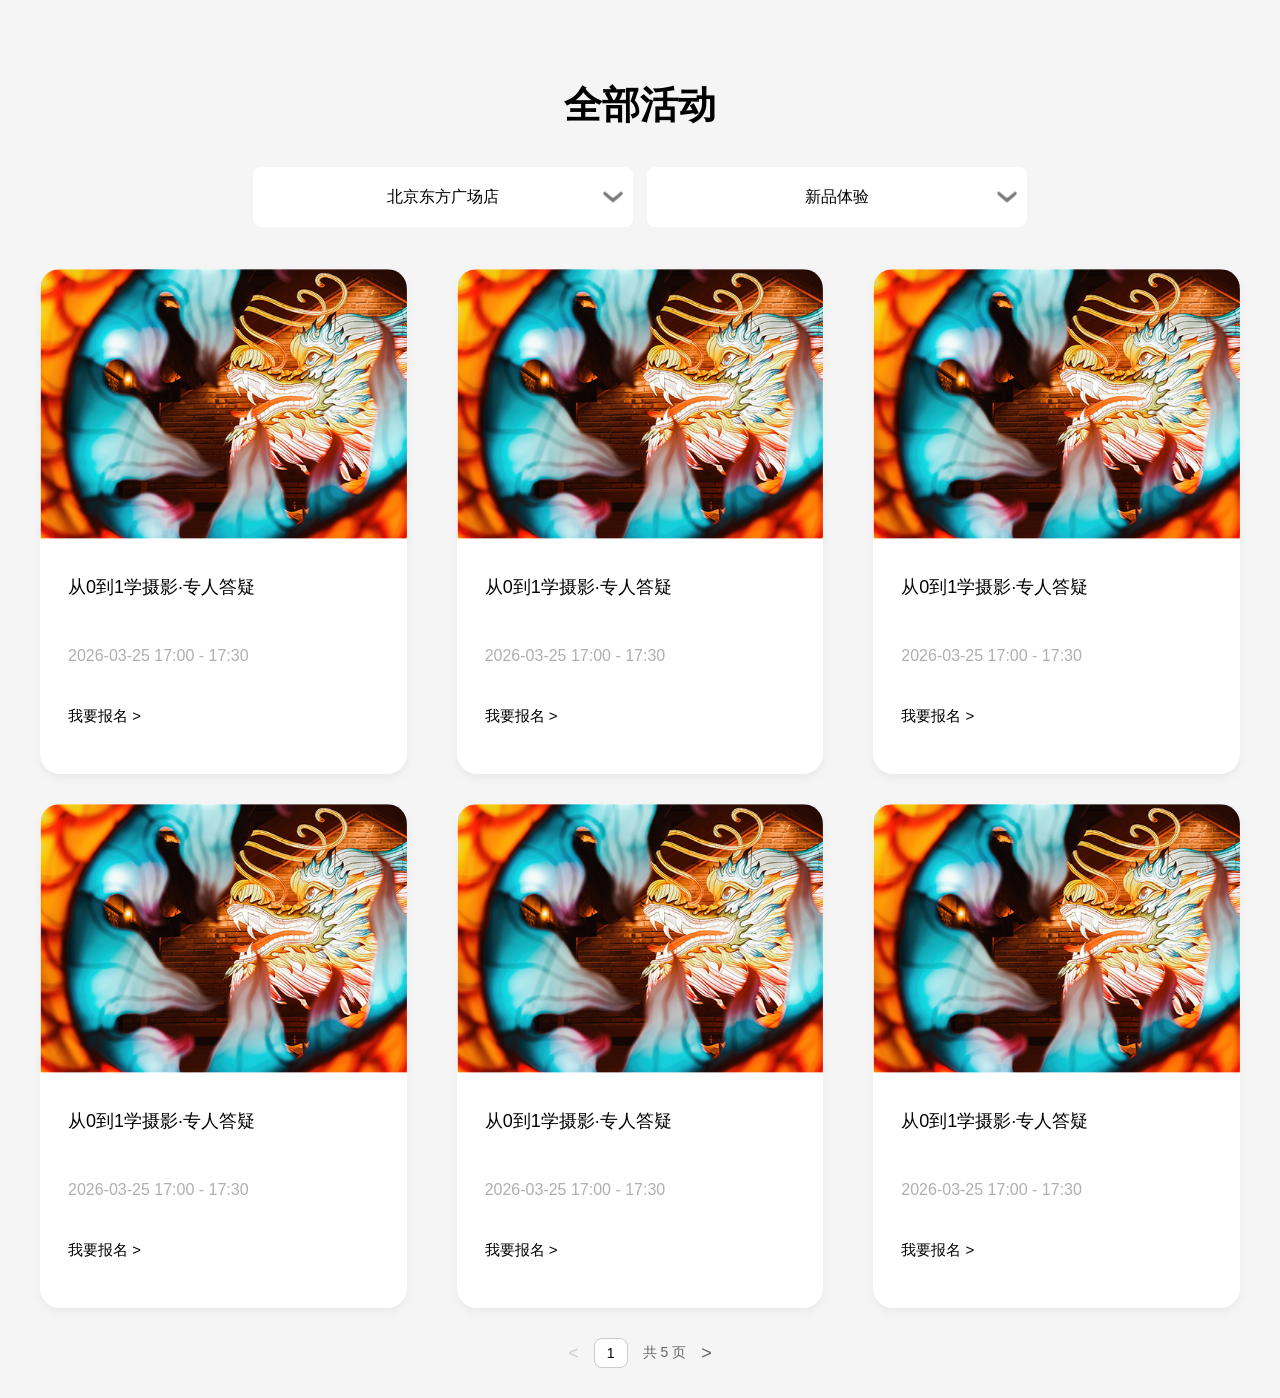
==== new_activity/new_activity.html @ ed09235e "new_activity.html" ====
<!DOCTYPE html>
<html lang="zh-CN">

<head>
    <meta charset="UTF-8">
    <meta name="viewport" content="width=device-width, initial-scale=1.0, maximum-scale=1.0, user-scalable=no">
    <title>活动列表</title>
    <script src="https://code.jquery.com/jquery-3.6.0.min.js"></script>
    <link rel="stylesheet" href="style.css">
</head>

<body>

    <div class="container all-activity">
        <h2 class="title">全部活动</h2>

        <!-- 筛选 -->
        <div class="filters">
            <div class="custom-select" id="storeSelect">
                <div class="select-trigger">北京东方广场店</div>
                <div class="select-options">
                    <div data-value="北京东方广场店">北京东方广场店</div>
                    <div data-value="南京东方广场店">南京东方广场店</div>
                </div>
            </div>

            <div class="custom-select" id="typeSelect">
                <div class="select-trigger">新品体验</div>
                <div class="select-options">
                    <div data-value="新品体验">新品体验</div>
                    <div data-value="促销活动">促销活动</div>
                </div>
            </div>
        </div>

        <!-- 列表 -->
        <div class="card-list" id="cardList"></div>

        <!-- 分页 -->
        <div class="pagination" id="pagination">
            <span class="prev">&lt;</span>
            <span class="current">1</span>
            <span class="total">共 1 页</span>
            <span class="next">&gt;</span>
        </div>
    </div>

    <script src="script.js"></script>
</body>

</html>
---- new_activity/style.css ----
/* ===== 基础 ===== */
body {
  margin: 0;
  font-family: Arial;
  background: #f5f5f5;
}

.container.all-activity {
  width: 1580px;
  margin: 0 auto;
}

.all-activity .title {
  text-align: center;
  font-size: 38px;
  margin: 80px 0 36px;
}

/* ===== 筛选 ===== */
.all-activity .filters {
  display: flex;
  justify-content: center;
  gap: 14px;
  margin-bottom: 42px;
}

/* 自定义下拉框 */
.all-activity .custom-select {
  position: relative;
  min-width: 160px;
}

.all-activity .select-trigger {
  width: 380px;
  border-radius: 8px;
  background: #fff;
  cursor: pointer;
  text-align: center;
  font-size: 16px;
  line-height: 32px;
  padding: 14px 36px;
  box-sizing: border-box;
  -webkit-box-sizing: border-box;
  position: relative;
}

.all-activity .select-trigger.active {
  border-radius: 8px 8px 0 0;
  position: relative;
}

.all-activity .select-trigger.active::before {
  content: "";
  position: absolute;
  left: 14px;
  right: 14px;
  bottom: 0;
  height: 1px;
  background: #e8eaee;
}

.all-activity .select-trigger::after {
  content: "";
  position: absolute;
  right: 10px;
  top: 50%;
  transform: translateY(-50%);
  width: 20px;
  height: 11px;
  background-image: url(arrow.png);
  background-repeat: no-repeat;
  background-position: center;
}



.all-activity .select-trigger.active::after {
  transform: translateY(-50%) rotate(180deg);
}


.all-activity .select-options {
  position: absolute;
  top: 100%;
  left: 0;
  right: 0;
  background: #fff;
  border-radius: 0 0 8px 8px;
  z-index: 10;
  display: none;
  text-align: center;
}

.all-activity .select-options.open {
  display: block;
}

.all-activity .select-options > div {
  color: #9f9fa0;
  padding: 14px 36px;
  cursor: pointer;
  font-size: 16px;
  line-height: 32px;
  position: relative;
}

.all-activity .select-options > div::before {
  content: "";
  position: absolute;
  left: 14px;
  right: 14px;
  bottom: 0;
  height: 1px;
  background: #e8eaee;
}

.all-activity .select-options > div:last-child {
  border-bottom: none;
}

.all-activity .select-options > div:last-child::before {
  display: none;
}

.all-activity .select-options > div:hover,
.all-activity .select-options > div.selected {
  background: #dae4fa;
  border-radius: 8px;
}

/* ===== 列表（flex版）===== */
.all-activity .card-list {
  display: flex;
  flex-wrap: wrap;
  gap: 30px 50px;
}

.all-activity .card {
  width: calc(33.333333% - 33.333333px);
  background: #fff;
  border-radius: 20px;
  overflow: hidden;
  box-shadow: 0 4px 10px rgba(0,0,0,0.05);
}

/* 图片 */
.all-activity .card img {
  width: 100%;
  height: auto;
  max-height: 364px;
  object-fit: cover;
  display: block;
}

/* 内容 */
.all-activity .card-content {
  padding: 36px 28px 48px;
}

.all-activity .card-title {
  font-size: 18px;
  margin-bottom: 48px;
  /* 两行省略 */
  display: -webkit-box;
  -webkit-line-clamp: 2;
  -webkit-box-orient: vertical;
  overflow: hidden;
}

.all-activity .card-time {
  font-size: 16px;
  color: #afafaf;
  margin-bottom: 42px;
}

.all-activity .card-btn {
  color: #000;
  font-size: 15px;
  cursor: pointer;
}

/* ===== 分页 ===== */
.all-activity .pagination {
  display: flex;
  justify-content: center;
  align-items: center;
  gap: 15px;
  margin: 30px 0;
}

.all-activity .pagination span {
  font-size: 14px;
  color: #666;
}

/* 当前页 */
.all-activity .pagination .current {
  padding: 6px 12px;
  border: 1px solid #ccc;
  border-radius: 8px;
  color: #000;
  background: #fff;
}

/* 箭头 */
.all-activity .pagination .prev,
.all-activity .pagination .next {
  cursor: pointer;
  font-size: 18px;
}

/* 禁用 */
.all-activity .pagination .disabled {
  color: #ccc;
  cursor: not-allowed;
}

@media (max-width: 1660px) {
  .container.all-activity {
    width: calc(100% - 80px);
    margin: 0 auto;
    padding: 0 40px;
  }

  .all-activity .select-trigger {
    max-width: 30vw;
  }
}

/* ===== 移动端适配 ===== */
@media (max-width: 768px) {

  .container.all-activity {
    width: calc(100% - 5.6vw);
    padding: 9.333333vw 2.8vw;
  }

  .all-activity .title {
    font-size: 6.8vw;
    margin: 0 0 5.866667vw;
  }

  /* 筛选 */
  .all-activity .filters {
    gap: 2.133333vw;
    margin-bottom: 3.333333vw;
  }

  .all-activity .filters select,
  .all-activity .custom-select {
    flex: 1;
    width: 100%;
  }

  .all-activity .select-trigger {
    font-size: 2.933333vw;
    padding: 2.133333vw 4.8vw;
    width: auto;
    max-width: none;
  }

  .all-activity .select-options > div {
    font-size: 2.933333vw;
    padding: 2.133333vw 4.8vw;
  }

  /* 列表：2列 */
  .all-activity .card-list {
    gap: 2.933333vw 1.866667vw;
  }

  .all-activity .card {
    width: calc(50% - 0.933333vw);
    border-radius: 2.666667vw;
  }

  .all-activity .card img {
    height: auto;
  }

  .all-activity .card-content {
    padding: 4.8vw 2.133333vw 5.866667vw;
  }

  .all-activity .card-title {
    font-size: 3.466667vw;
    margin-bottom: 6.4vw;
  }

  .all-activity .card-time {
    font-size: 3.2vw;
    margin-bottom: 5.6vw;
  }

  .all-activity .card-btn {
    font-size: 2.933333vw;
  }

  .all-activity .select-trigger::after {
    background-size: 2.66666667vw;
  }

  .all-activity .pagination {
    display: none;
  }
}
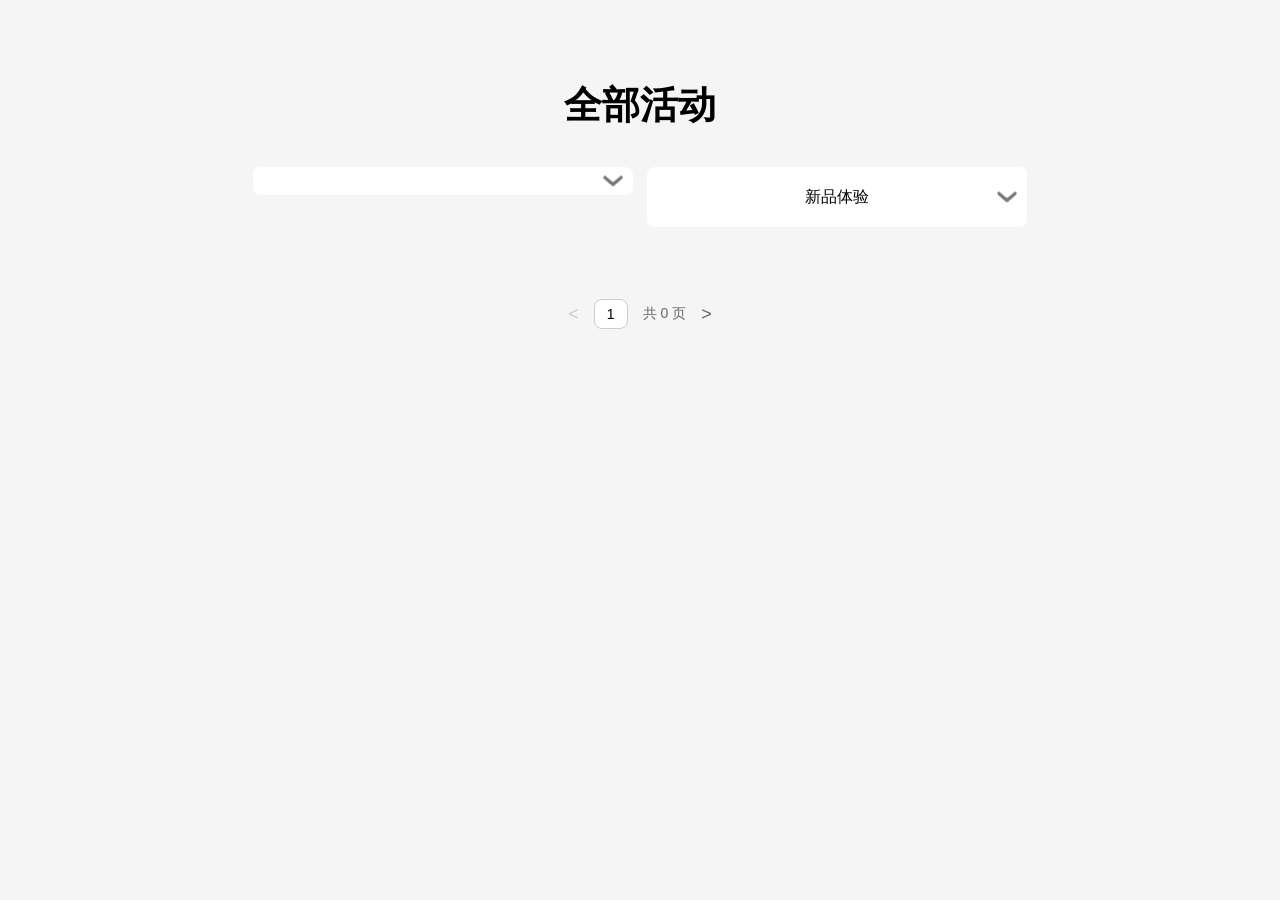
==== commit 16da4b0c: "接口联调" ====
--- a/new_activity/new_activity.html
+++ b/new_activity/new_activity.html
@@ -17,18 +17,16 @@
         <!-- 筛选 -->
         <div class="filters">
             <div class="custom-select" id="storeSelect">
-                <div class="select-trigger">北京东方广场店</div>
+                <div class="select-trigger"></div>
                 <div class="select-options">
-                    <div data-value="北京东方广场店">北京东方广场店</div>
-                    <div data-value="南京东方广场店">南京东方广场店</div>
                 </div>
             </div>
 
             <div class="custom-select" id="typeSelect">
                 <div class="select-trigger">新品体验</div>
                 <div class="select-options">
-                    <div data-value="新品体验">新品体验</div>
-                    <div data-value="促销活动">促销活动</div>
+                    <div data-vaule="新品体验" data-sort="0">新品体验</div>
+                    <div data-vaule="促销活动" data-sort="1">促销活动</div>
                 </div>
             </div>
         </div>
@@ -43,6 +41,11 @@
             <span class="total">共 1 页</span>
             <span class="next">&gt;</span>
         </div>
+
+        <!-- 加载更多按钮（移动端） -->
+        <div class="load-more" id="loadMore">
+            <span class="load-more-text">加载更多</span>
+        </div>
     </div>
 
     <script src="script.js"></script>
--- a/new_activity/style.css
+++ b/new_activity/style.css
@@ -89,6 +89,8 @@
   z-index: 10;
   display: none;
   text-align: center;
+  max-height: 359px;
+  overflow-y: auto;
 }
 
 .all-activity .select-options.open {
@@ -303,4 +305,34 @@
   .all-activity .pagination {
     display: none;
   }
-}+
+  /* 加载更多按钮 */
+  .all-activity .load-more {
+    display: flex;
+    justify-content: center;
+    align-items: center;
+    padding: 4.8vw 2.8vw;
+    cursor: pointer;
+  }
+
+  .all-activity .load-more-text {
+    font-size: 3.2vw;
+    color: #000;
+  }
+
+  .all-activity .load-more.loading .load-more-text::after {
+    content: "...";
+  }
+
+  .all-activity .load-more.disabled {
+    opacity: 0.5;
+    cursor: not-allowed;
+  }
+}
+
+/* PC端隐藏加载更多按钮 */
+@media (min-width: 769px) {
+  .all-activity .load-more {
+    display: none;
+  }
+}
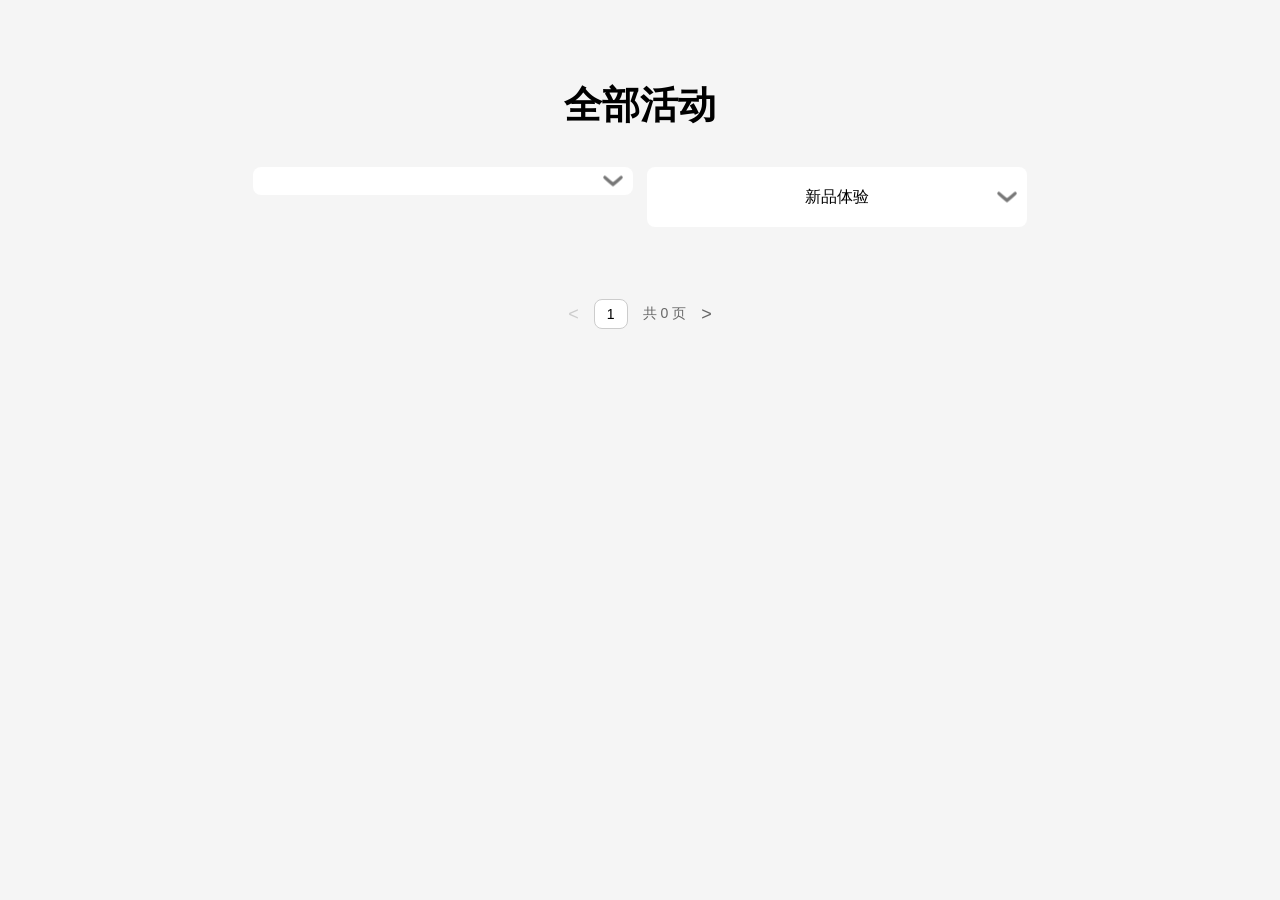
==== commit 6737a82e: "活动页面按钮修改" ====
--- a/new_activity/new_activity.html
+++ b/new_activity/new_activity.html
@@ -6,6 +6,7 @@
     <meta name="viewport" content="width=device-width, initial-scale=1.0, maximum-scale=1.0, user-scalable=no">
     <title>活动列表</title>
     <script src="https://code.jquery.com/jquery-3.6.0.min.js"></script>
+    <script type="text/javascript" src="https://api.map.baidu.com/api?v=2.0&amp;ak=q7LFs3kP1PNSP0ccE0etjLErsIN8GzjD&amp;s=1"></script>
     <link rel="stylesheet" href="style.css">
 </head>
 
--- a/new_activity/style.css
+++ b/new_activity/style.css
@@ -143,6 +143,7 @@
   border-radius: 20px;
   overflow: hidden;
   box-shadow: 0 4px 10px rgba(0,0,0,0.05);
+  cursor: pointer;
 }
 
 /* 图片 */
@@ -152,6 +153,11 @@
   max-height: 364px;
   object-fit: cover;
   display: block;
+}
+
+
+.all-activity .card.name-3 {
+  cursor: default;
 }
 
 /* 内容 */
@@ -217,6 +223,58 @@
   cursor: not-allowed;
 }
 
+
+/* ===== 二维码弹窗 ===== */
+#qrModal {
+  position: fixed;
+  top: 0;
+  left: 0;
+  width: 100%;
+  height: 100%;
+  background: rgba(0, 0, 0, 0.5);
+  display: none;
+  z-index: 1000;
+}
+
+#qrModal.show {
+  display: flex;
+  align-items: center;
+  justify-content: center;
+}
+
+#qrModal .modal-content {
+  position: relative;
+  background: #fff;
+  border-radius: 20px;
+  padding: 40px;
+  box-shadow: 0 10px 30px rgba(0, 0, 0, 0.2);
+}
+
+#qrModal .close-btn {
+  position: absolute;
+  top: 15px;
+  right: 20px;
+  font-size: 32px;
+  cursor: pointer;
+  color: #999;
+  line-height: 1;
+  transition: color 0.3s;
+}
+
+#qrModal .close-btn:hover {
+  color: #000;
+}
+
+#qrModal img {
+  max-width: 300px;
+  max-height: 300px;
+  display: block;
+}
+
+.all-activity .card-btn.name-3 {
+  cursor: default;
+}
+
 @media (max-width: 1660px) {
   .container.all-activity {
     width: calc(100% - 80px);
@@ -336,3 +394,4 @@
     display: none;
   }
 }
+
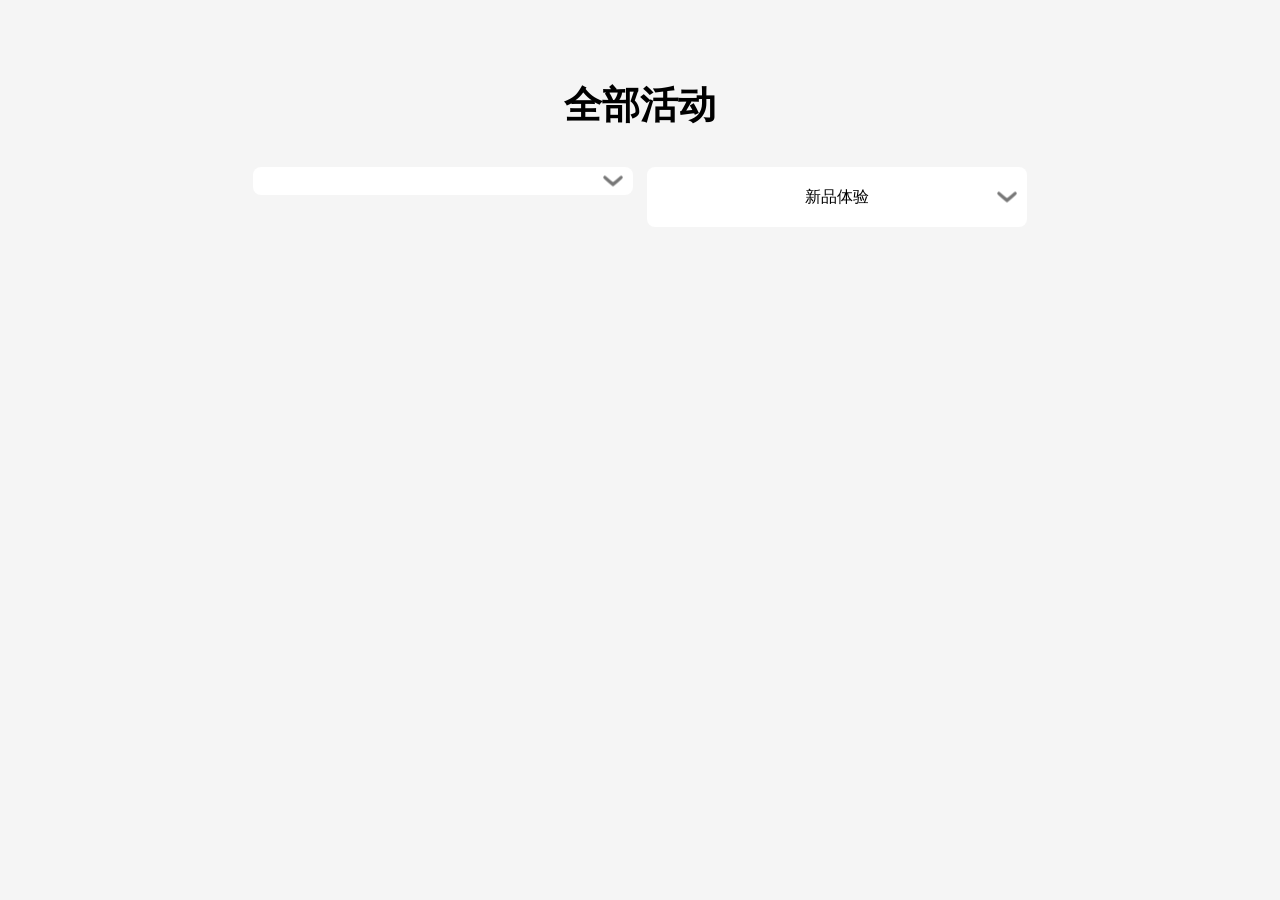
==== commit bf9ae5f3: "首页Di活动接口联条" ====
--- a/new_activity/new_activity.html
+++ b/new_activity/new_activity.html
@@ -6,7 +6,7 @@
     <meta name="viewport" content="width=device-width, initial-scale=1.0, maximum-scale=1.0, user-scalable=no">
     <title>活动列表</title>
     <script src="https://code.jquery.com/jquery-3.6.0.min.js"></script>
-    <script type="text/javascript" src="https://api.map.baidu.com/api?v=2.0&amp;ak=q7LFs3kP1PNSP0ccE0etjLErsIN8GzjD&amp;s=1"></script>
+    <!-- <script type="text/javascript" src="https://api.map.baidu.com/api?v=2.0&amp;ak=q7LFs3kP1PNSP0ccE0etjLErsIN8GzjD&amp;s=1"></script> -->
     <link rel="stylesheet" href="style.css">
 </head>
 
@@ -35,6 +35,11 @@
         <!-- 列表 -->
         <div class="card-list" id="cardList"></div>
 
+        <!-- 暂无活动提示 -->
+        <div class="no-activity" id="noActivity" style="display: none;">
+            <div class="no-activity-text">暂无活动</div>
+        </div>
+
         <!-- 分页 -->
         <div class="pagination" id="pagination">
             <span class="prev">&lt;</span>
--- a/new_activity/style.css
+++ b/new_activity/style.css
@@ -14,6 +14,7 @@
   text-align: center;
   font-size: 38px;
   margin: 80px 0 36px;
+  color: #000;
 }
 
 /* ===== 筛选 ===== */
@@ -42,11 +43,15 @@
   box-sizing: border-box;
   -webkit-box-sizing: border-box;
   position: relative;
+  white-space: nowrap;
+  overflow: hidden;
+  text-overflow: ellipsis;
 }
 
 .all-activity .select-trigger.active {
   border-radius: 8px 8px 0 0;
   position: relative;
+  color: #000;
 }
 
 .all-activity .select-trigger.active::before {
@@ -104,6 +109,9 @@
   font-size: 16px;
   line-height: 32px;
   position: relative;
+  white-space: nowrap;
+  overflow: hidden;
+  text-overflow: ellipsis;
 }
 
 .all-activity .select-options > div::before {
@@ -135,6 +143,21 @@
   display: flex;
   flex-wrap: wrap;
   gap: 30px 50px;
+}
+
+/* ===== 暂无活动提示 ===== */
+.all-activity .no-activity {
+  text-align: center;
+  padding: 80px 0;
+  min-height: 300px;
+  display: flex;
+  align-items: center;
+  justify-content: center;
+}
+
+.all-activity .no-activity-text {
+  font-size: 24px;
+  color: #999;
 }
 
 .all-activity .card {
@@ -386,6 +409,16 @@
     opacity: 0.5;
     cursor: not-allowed;
   }
+
+  /* 暂无活动提示 */
+  .all-activity .no-activity {
+    padding: 13.333333vw 0;
+    min-height: 53.333333vw;
+  }
+
+  .all-activity .no-activity-text {
+    font-size: 4.266667vw;
+  }
 }
 
 /* PC端隐藏加载更多按钮 */
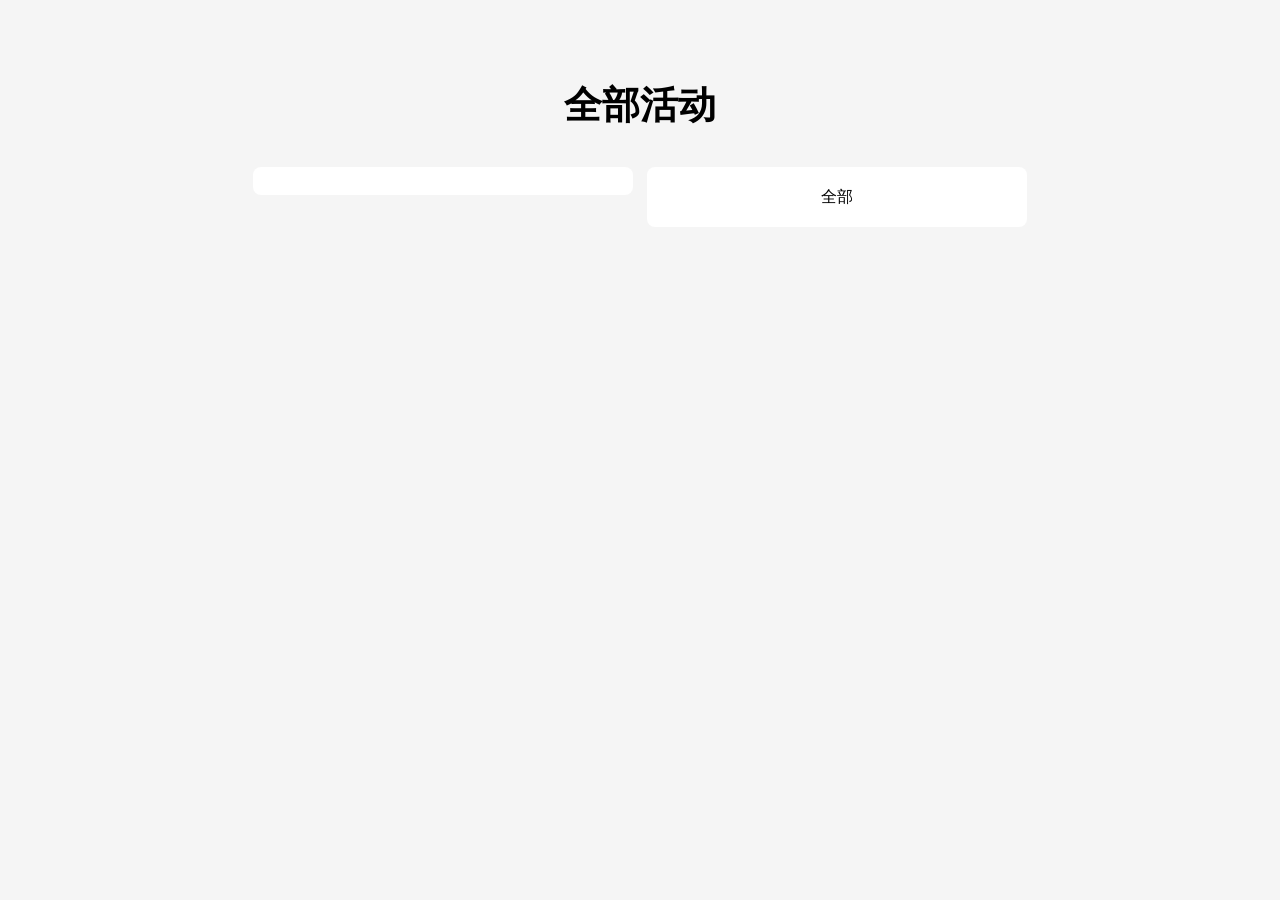
==== commit cf262c96: "index activity" ====
--- a/new_activity/new_activity.html
+++ b/new_activity/new_activity.html
@@ -24,10 +24,11 @@
             </div>
 
             <div class="custom-select" id="typeSelect">
-                <div class="select-trigger">新品体验</div>
+                <div class="select-trigger">全部</div>
                 <div class="select-options">
-                    <div data-vaule="新品体验" data-sort="0">新品体验</div>
-                    <div data-vaule="促销活动" data-sort="1">促销活动</div>
+                    <div data-value="全部" data-sort="">全部</div>
+                    <div data-value="新品体验" data-sort="0">新品体验</div>
+                    <div data-value="促销活动" data-sort="1">促销活动</div>
                 </div>
             </div>
         </div>
--- a/new_activity/style.css
+++ b/new_activity/style.css
@@ -6,7 +6,7 @@
 }
 
 .container.all-activity {
-  width: 1580px;
+  width: 1200px;
   margin: 0 auto;
 }
 
@@ -72,7 +72,7 @@
   transform: translateY(-50%);
   width: 20px;
   height: 11px;
-  background-image: url(arrow.png);
+  background-image: url(/content/dam/sonystyle/smallapp/dealerweb/images/directstore/icon/arrow.png);
   background-repeat: no-repeat;
   background-position: center;
 }
@@ -103,7 +103,7 @@
 }
 
 .all-activity .select-options > div {
-  color: #9f9fa0;
+  color: #8b8686;
   padding: 14px 36px;
   cursor: pointer;
   font-size: 16px;
@@ -167,6 +167,11 @@
   overflow: hidden;
   box-shadow: 0 4px 10px rgba(0,0,0,0.05);
   cursor: pointer;
+  transition: all 0.3s ease;
+}
+
+.all-activity .card:hover {
+  transform: scale(1.05);
 }
 
 /* 图片 */
@@ -180,7 +185,7 @@
 
 
 .all-activity .card.name-3 {
-  cursor: default;
+  cursor: pointer;
 }
 
 /* 内容 */
@@ -190,7 +195,8 @@
 
 .all-activity .card-title {
   font-size: 18px;
-  margin-bottom: 48px;
+  font-weight: bold;
+  margin-bottom: 16px;
   /* 两行省略 */
   display: -webkit-box;
   -webkit-line-clamp: 2;
@@ -198,6 +204,12 @@
   overflow: hidden;
 }
 
+.all-activity .card-desc {
+  color: #afafaf;
+  font-size: 16px;
+  margin-bottom: 32px;
+}
+
 .all-activity .card-time {
   font-size: 16px;
   color: #afafaf;
@@ -208,6 +220,36 @@
   color: #000;
   font-size: 15px;
   cursor: pointer;
+  position: relative;
+  z-index: 2;
+}
+
+/* 按钮和二维码的父级容器 */
+.all-activity .card-btn-wrapper {
+  position: relative;
+  display: flex;
+  flex-direction: column;
+  align-items: flex-start;
+}
+
+/* 二维码样式 */
+.all-activity .card-qr-code {
+  position: absolute;
+  bottom: 100%;
+  left: 0;
+  margin-bottom: 10px;
+  background: white;
+  padding: 10px;
+  border-radius: 8px;
+  box-shadow: 0 4px 12px rgba(0,0,0,0.15);
+  z-index: 100;
+  white-space: nowrap;
+}
+
+.all-activity .card-qr-code img {
+  width: 150px;
+  height: 150px;
+  display: block;
 }
 
 /* ===== 分页 ===== */
@@ -300,9 +342,8 @@
 
 @media (max-width: 1660px) {
   .container.all-activity {
-    width: calc(100% - 80px);
+    width: calc(100% - 214px);
     margin: 0 auto;
-    padding: 0 40px;
   }
 
   .all-activity .select-trigger {
@@ -367,11 +408,20 @@
 
   .all-activity .card-title {
     font-size: 3.466667vw;
-    margin-bottom: 6.4vw;
+    line-height: 1.2;
+    font-weight: bold;
+    margin-bottom: 3.2vw;
+  }
+
+  .all-activity .card-desc {
+    font-size: 3.2vw;
+    line-height: 1.1;
+    margin-bottom: 4.8vw;
   }
 
   .all-activity .card-time {
     font-size: 3.2vw;
+    line-height: 1.1;
     margin-bottom: 5.6vw;
   }
 
